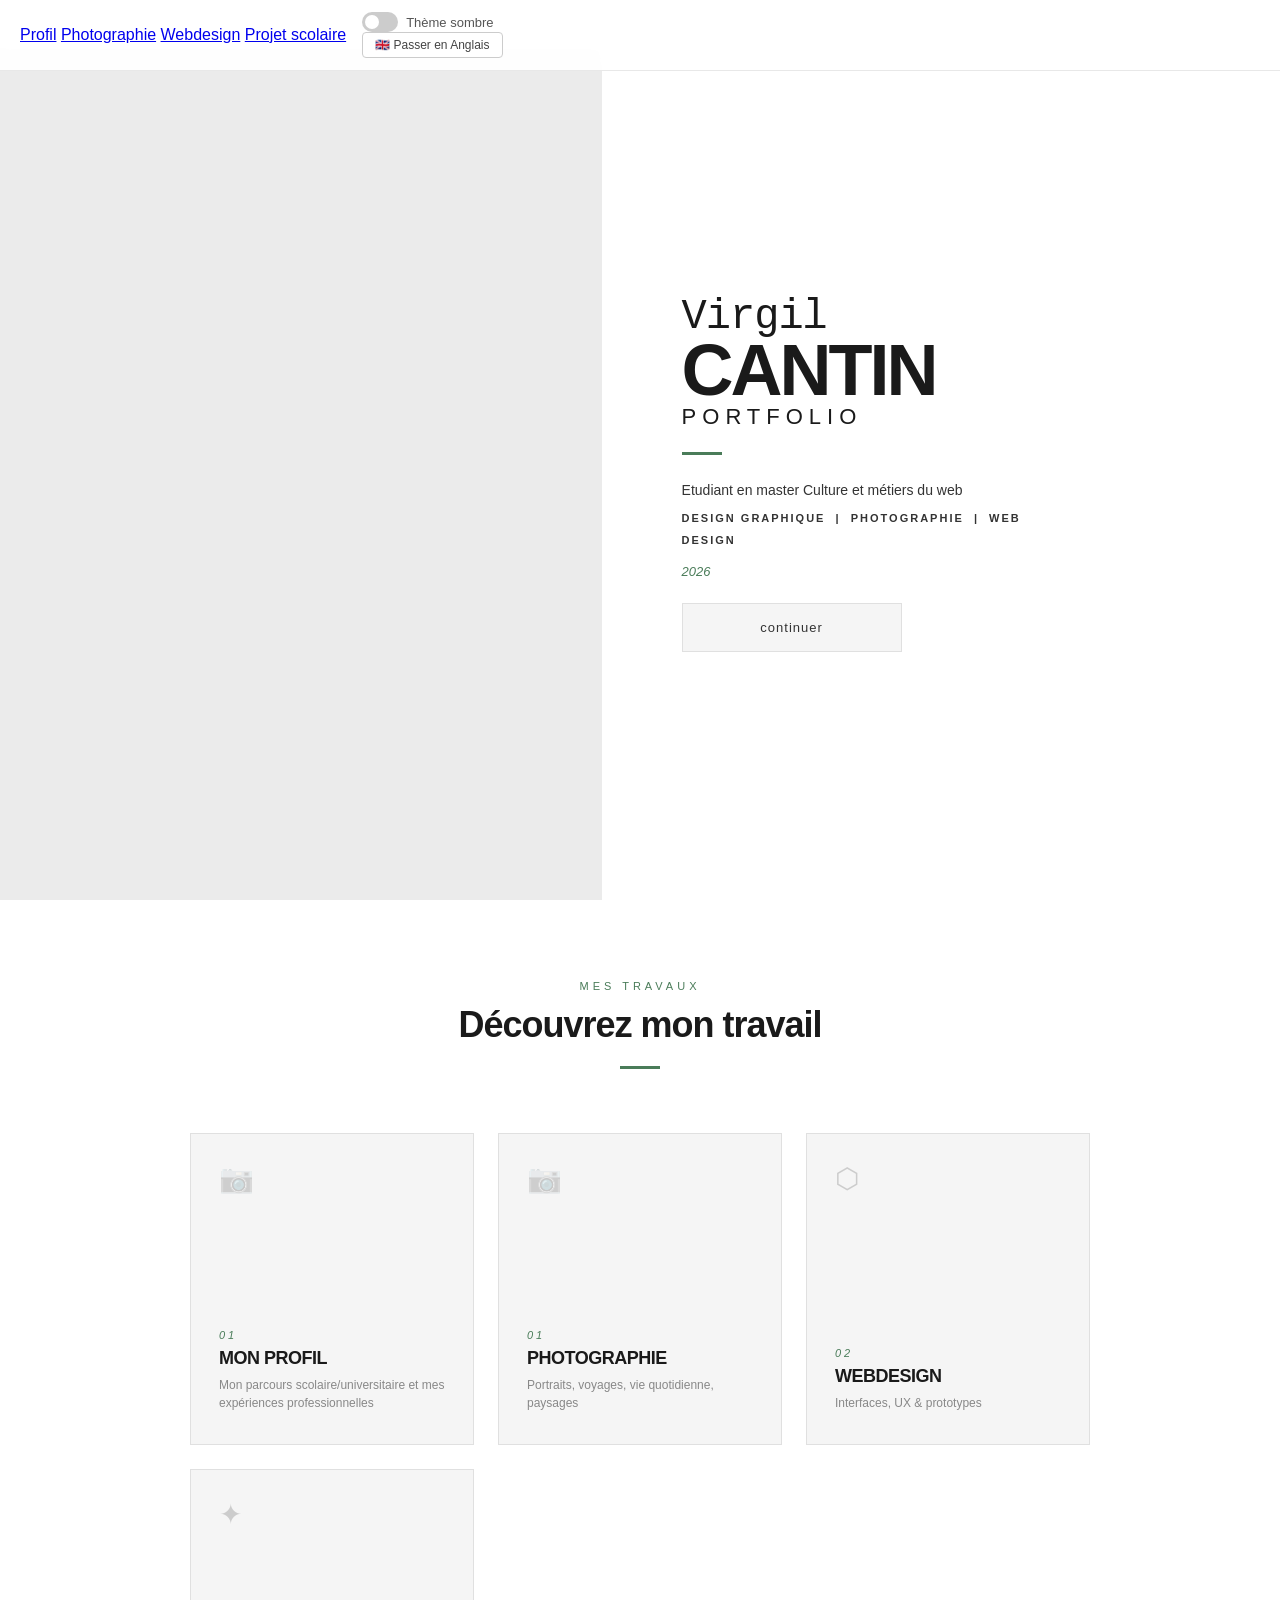
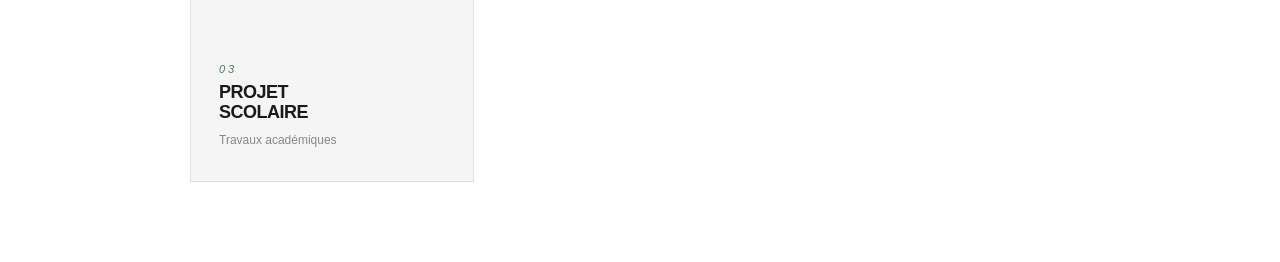
==== index.html @ ecb93a22 "barre" ====
<!DOCTYPE html>
<html lang="fr">

<head>
  <meta charset="UTF-8" />
  <meta name="viewport" content="width=device-width, initial-scale=1.0" />
  <title>Virgil Cantin — Portfolio</title>
  <link rel="stylesheet" href="index.css" />
</head>

<body>

 <div class="topbar">
    <nav class="top-nav">
    <a href="#hero">Profil</a>
    <a href="#photographie">Photographie</a>
    <a href="#webdesign">Webdesign</a>
    <a href="#scolaire">Projet scolaire</a>
  </nav>

    <div class="top-controls">
    <label class="toggle-wrap">
      <label class="toggle">
        <input type="checkbox" id="darkToggle" onchange="toggleDark()" />
        <span class="slider"></span>
      </label>
      Thème sombre
    </label>
    <button class="lang-btn" onclick="toggleLang()">🇬🇧 Passer en Anglais</button>
  </div>
</div>

  <section class="hero" id="hero">
    <div class="hero-left"></div>
    <div class="hero-right">
      <div class="hero-content">
        <div class="hero-name">
          <span class="first">Virgil</span>
          <span class="last">CANTIN</span>
          <span class="portfolio-label">Portfolio</span>
        </div>
        <div class="divider"></div>
        <p class="hero-sub" id="hero-sub">Etudiant en master Culture et métiers du web</p>
        <p class="hero-sub"><strong>Design Graphique &nbsp;|&nbsp; Photographie &nbsp;|&nbsp; Web Design</strong></p>
        <p class="hero-year">2026</p>
        <a href="#categories" class="continuer-btn" id="btn-continuer">continuer</a>
      </div>
    </div>
  </section>

  <section class="categories" id="categories">
    <div class="categories-header">
      <p class="eyebrow" id="cat-eyebrow">Mes travaux</p>
      <h2 id="cat-title">Découvrez mon travail</h2>
      <div class="sub-divider"></div>
    </div>

    <div class="cards-grid">

      <a href="profil.html" class="card">
        <span class="card-icon">📷</span>
        <span class="card-arrow">→</span>
        <span class="card-number">01</span>
        <span class="card-title" id="card1-title">Mon profil</span>
        <span class="card-desc" id="card1-desc">Mon parcours scolaire/universitaire et mes expériences
          professionnelles</span>
      </a>

      <a href="photographie.html" class="card">
        <span class="card-icon">📷</span>
        <span class="card-arrow">→</span>
        <span class="card-number">01</span>
        <span class="card-title" id="card1-title">Photo&shy;graphie</span>
        <span class="card-desc" id="card1-desc">Portraits, voyages, vie quotidienne, paysages</span>
      </a>

      <a href="webdesing.html" class="card">
        <span class="card-icon">⬡</span>
        <span class="card-arrow">→</span>
        <span class="card-number">02</span>
        <span class="card-title" id="card2-title">Web&shy;design</span>
        <span class="card-desc" id="card2-desc">Interfaces, UX & prototypes</span>
      </a>

      <a href="projetsco.html" class="card">
        <span class="card-icon">✦</span>
        <span class="card-arrow">→</span>
        <span class="card-number">03</span>
        <span class="card-title" id="card3-title">Projet<br>Scolaire</span>
        <span class="card-desc" id="card3-desc">Travaux académiques</span>
      </a>

    </div>
  </section>

  <script src="script.js"></script>
</body>

</html>
---- index.css ----
*, *::before, *::after { box-sizing: border-box; margin: 0; padding: 0; }

:root {
  --green: #4a7c59;
  --green-light: #6a9e7a;
  --text-dark: #1a1a1a;
  --text-mid: #333;
  --text-muted: #888;
  --bg-left: #ebebeb;
  --bg-right: #ffffff;
  --card-bg: #f5f5f5;
  --card-border: #e0e0e0;
  --card-hover: #ffffff;
}

html { scroll-behavior: smooth; }

body {
  font-family: 'Helvetica Neue', Helvetica, Arial, sans-serif;
  color: var(--text-dark);
  background: var(--bg-right);
  overflow-x: hidden;
}

/* ── TOP BAR ── */
.topbar {
  position: fixed;
  top: 0; left: 0; right: 0;
  z-index: 100;
  display: flex;
  align-items: center;
  gap: 16px;
  padding: 12px 20px;
  background: rgba(255,255,255,0.92);
  backdrop-filter: blur(6px);
  border-bottom: 1px solid #e8e8e8;
}

.toggle-wrap {
  display: flex;
  align-items: center;
  gap: 8px;
  font-size: 13px;
  color: #555;
}

.toggle {
  position: relative;
  width: 36px; height: 20px;
}
.toggle input { opacity: 0; width: 0; height: 0; }
.toggle .slider {
  position: absolute; inset: 0;
  background: #ccc; border-radius: 20px;
  cursor: pointer; transition: background 0.2s;
}
.toggle .slider::before {
  content: '';
  position: absolute;
  width: 14px; height: 14px;
  left: 3px; top: 3px;
  background: white; border-radius: 50%;
  transition: transform 0.2s;
}
.toggle input:checked + .slider { background: var(--green); }
.toggle input:checked + .slider::before { transform: translateX(16px); }

.lang-btn {
  font-size: 12px;
  padding: 5px 12px;
  border: 1px solid #ccc;
  border-radius: 4px;
  background: white;
  cursor: pointer;
  color: #444;
  transition: border-color 0.2s, color 0.2s;
}
.lang-btn:hover { border-color: var(--green); color: var(--green); }

/* ── HERO (two-column like screenshot) ── */
.hero {
  display: grid;
  grid-template-columns: 47% 53%;
  min-height: 100vh;
  padding-top: 48px;
}

.hero-left {
  background: var(--bg-left);
}

.hero-right {
  background: var(--bg-right);
  display: flex;
  align-items: center;
  padding: 60px 60px 60px 80px;
}

.hero-content { max-width: 360px; }

.hero-name {
  line-height: 1;
  margin-bottom: 4px;
}
.hero-name .first {
  font-family: 'Courier New', monospace;
  font-size: 42px;
  font-weight: 400;
  letter-spacing: -1px;
  display: block;
}
.hero-name .last {
  font-size: 72px;
  font-weight: 800;
  letter-spacing: -3px;
  display: block;
  line-height: 0.9;
}
.hero-name .portfolio-label {
  font-size: 22px;
  font-weight: 400;
  letter-spacing: 6px;
  text-transform: uppercase;
  display: block;
  margin-top: 4px;
}

.divider {
  width: 40px; height: 3px;
  background: var(--green);
  margin: 24px 0;
}

.hero-sub {
  font-size: 14px;
  color: var(--text-mid);
  line-height: 1.6;
  margin-bottom: 4px;
}
.hero-sub strong {
  font-weight: 700;
  font-size: 11px;
  letter-spacing: 2px;
  text-transform: uppercase;
}

.hero-year {
  font-size: 13px;
  color: var(--green);
  font-style: italic;
  margin: 14px 0 24px;
}

.continuer-btn {
  display: block;
  width: 220px;
  padding: 16px 0;
  text-align: center;
  background: var(--card-bg);
  border: 1px solid var(--card-border);
  color: var(--text-mid);
  font-size: 13px;
  letter-spacing: 1px;
  cursor: pointer;
  text-decoration: none;
  transition: background 0.2s, border-color 0.2s, color 0.2s;
}
.continuer-btn:hover {
  background: white;
  border-color: var(--green);
  color: var(--green);
}

/* ── CATEGORIES SECTION ── */
.categories {
  min-height: 100vh;
  background: var(--bg-right);
  display: flex;
  flex-direction: column;
  align-items: center;
  justify-content: center;
  padding: 80px 40px;
}

.categories-header {
  text-align: center;
  margin-bottom: 64px;
}
.categories-header .eyebrow {
  font-size: 11px;
  letter-spacing: 4px;
  text-transform: uppercase;
  color: var(--green);
  margin-bottom: 12px;
}
.categories-header h2 {
  font-size: 36px;
  font-weight: 800;
  letter-spacing: -1px;
}
.categories-header .sub-divider {
  width: 40px; height: 3px;
  background: var(--green);
  margin: 20px auto 0;
}

.cards-grid {
  display: grid;
  grid-template-columns: repeat(3, 1fr);
  gap: 24px;
  width: 100%;
  max-width: 900px;
}

.card {
  aspect-ratio: 1 / 1.1;
  background: var(--card-bg);
  border: 1px solid var(--card-border);
  display: flex;
  flex-direction: column;
  align-items: flex-start;
  justify-content: flex-end;
  padding: 28px 28px 32px;
  cursor: pointer;
  text-decoration: none;
  color: var(--text-dark);
  position: relative;
  overflow: hidden;
  transition: border-color 0.25s, box-shadow 0.25s, transform 0.25s;
}

.card::before {
  content: '';
  position: absolute;
  bottom: 0; left: 0;
  width: 100%; height: 3px;
  background: var(--green);
  transform: scaleX(0);
  transform-origin: left;
  transition: transform 0.3s ease;
}

.card:hover {
  border-color: #bbb;
  box-shadow: 0 8px 32px rgba(0,0,0,0.07);
  transform: translateY(-4px);
}
.card:hover::before { transform: scaleX(1); }

.card-icon {
  position: absolute;
  top: 28px; left: 28px;
  font-size: 28px;
  opacity: 0.18;
  transition: opacity 0.25s;
}
.card:hover .card-icon { opacity: 0.35; }

.card-number {
  font-size: 11px;
  color: var(--green);
  letter-spacing: 3px;
  font-style: italic;
  margin-bottom: 8px;
}

.card-title {
  font-size: 18px;
  font-weight: 800;
  letter-spacing: -0.5px;
  line-height: 1.1;
  text-transform: uppercase;
}

.card-desc {
  font-size: 12px;
  color: var(--text-muted);
  margin-top: 8px;
  line-height: 1.5;
}

.card-arrow {
  position: absolute;
  top: 28px; right: 28px;
  font-size: 14px;
  color: var(--green);
  opacity: 0;
  transform: translateX(-6px);
  transition: opacity 0.25s, transform 0.25s;
}
.card:hover .card-arrow {
  opacity: 1;
  transform: translateX(0);
}

/* Dark mode */
body.dark {
  --bg-left: #1a1a1a;
  --bg-right: #111111;
  --card-bg: #1e1e1e;
  --card-border: #2a2a2a;
  --text-dark: #f0f0f0;
  --text-mid: #ccc;
  --text-muted: #777;
  background: #111;
}
body.dark .topbar {
  background: rgba(17,17,17,0.92);
  border-bottom-color: #2a2a2a;
}
body.dark .lang-btn {
  background: #1e1e1e;
  border-color: #333;
  color: #aaa;
}
body.dark .continuer-btn {
  background: #1e1e1e;
  border-color: #333;
  color: #ccc;
}
body.dark .categories { background: #111; }

/* Responsive */
@media (max-width: 768px) {
  .hero { grid-template-columns: 1fr; }
  .hero-left { display: none; }
  .hero-right { padding: 60px 32px; }
  .hero-name .last { font-size: 52px; }
  .cards-grid { grid-template-columns: 1fr; max-width: 320px; }
}
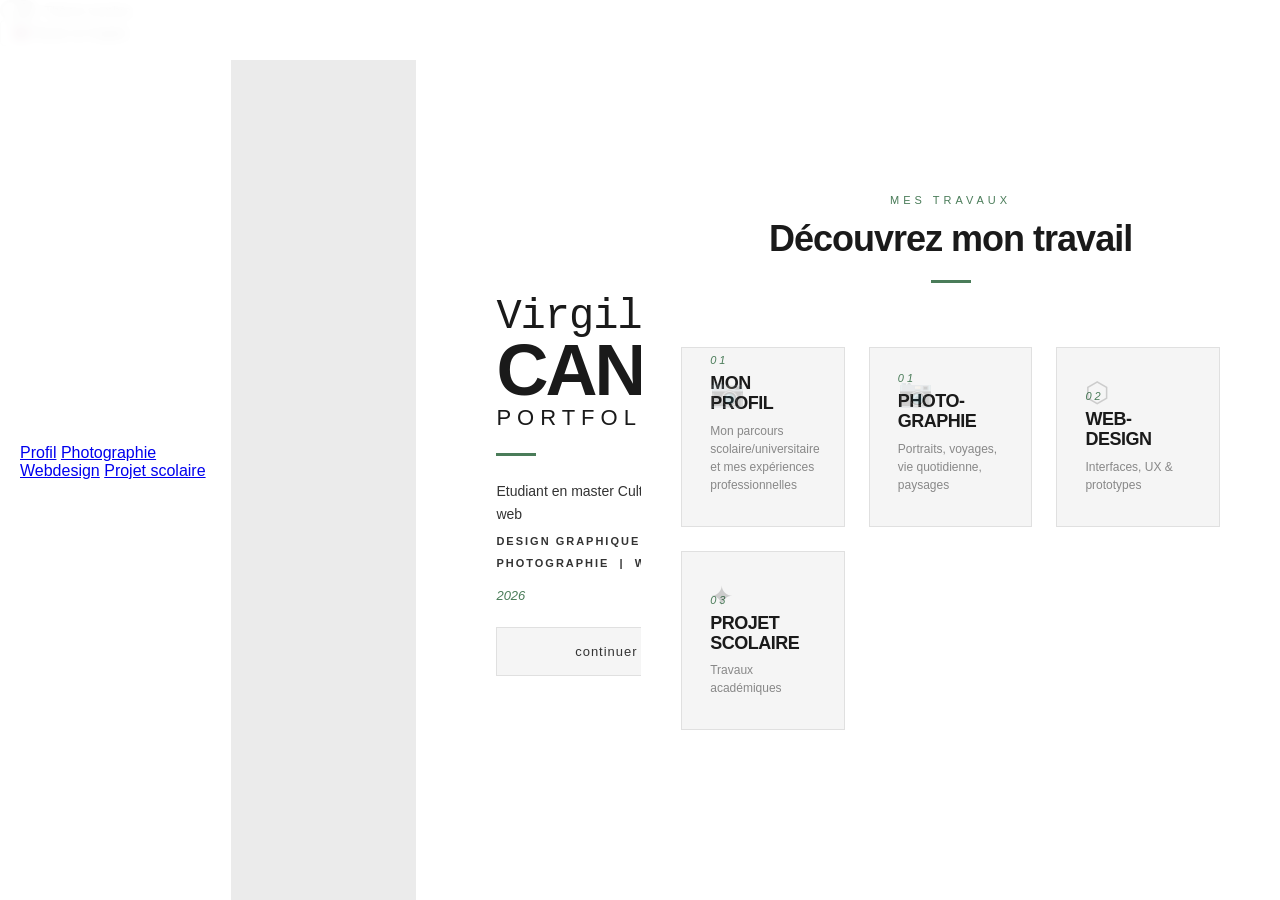
==== commit f7115702: "Update index.html" ====
--- a/index.html
+++ b/index.html
@@ -10,15 +10,7 @@
 
 <body>
 
- <div class="topbar">
-    <nav class="top-nav">
-    <a href="#hero">Profil</a>
-    <a href="#photographie">Photographie</a>
-    <a href="#webdesign">Webdesign</a>
-    <a href="#scolaire">Projet scolaire</a>
-  </nav>
-
-    <div class="top-controls">
+  <div class="top-controls">
     <label class="toggle-wrap">
       <label class="toggle">
         <input type="checkbox" id="darkToggle" onchange="toggleDark()" />
@@ -28,72 +20,80 @@
     </label>
     <button class="lang-btn" onclick="toggleLang()">🇬🇧 Passer en Anglais</button>
   </div>
-</div>
+  </div>
 
-  <section class="hero" id="hero">
-    <div class="hero-left"></div>
-    <div class="hero-right">
-      <div class="hero-content">
-        <div class="hero-name">
-          <span class="first">Virgil</span>
-          <span class="last">CANTIN</span>
-          <span class="portfolio-label">Portfolio</span>
+  <div class="topbar">
+    <nav class="top-nav">
+      <a href="profil.html">Profil</a>
+      <a href="photographie.html">Photographie</a>
+      <a href="webdesing.html">Webdesign</a>
+      <a href="projetsco.html">Projet scolaire</a>
+    </nav>
+
+    <section class="hero" id="hero">
+      <div class="hero-left"></div>
+      <div class="hero-right">
+        <div class="hero-content">
+          <div class="hero-name">
+            <span class="first">Virgil</span>
+            <span class="last">CANTIN</span>
+            <span class="portfolio-label">Portfolio</span>
+          </div>
+          <div class="divider"></div>
+          <p class="hero-sub" id="hero-sub">Etudiant en master Culture et métiers du web</p>
+          <p class="hero-sub"><strong>Design Graphique &nbsp;|&nbsp; Photographie &nbsp;|&nbsp; Web Design</strong></p>
+          <p class="hero-year">2026</p>
+          <a href="#categories" class="continuer-btn" id="btn-continuer">continuer</a>
         </div>
-        <div class="divider"></div>
-        <p class="hero-sub" id="hero-sub">Etudiant en master Culture et métiers du web</p>
-        <p class="hero-sub"><strong>Design Graphique &nbsp;|&nbsp; Photographie &nbsp;|&nbsp; Web Design</strong></p>
-        <p class="hero-year">2026</p>
-        <a href="#categories" class="continuer-btn" id="btn-continuer">continuer</a>
       </div>
-    </div>
-  </section>
+    </section>
 
-  <section class="categories" id="categories">
-    <div class="categories-header">
-      <p class="eyebrow" id="cat-eyebrow">Mes travaux</p>
-      <h2 id="cat-title">Découvrez mon travail</h2>
-      <div class="sub-divider"></div>
-    </div>
+    <section class="categories" id="categories">
+      <div class="categories-header">
+        <p class="eyebrow" id="cat-eyebrow">Mes travaux</p>
+        <h2 id="cat-title">Découvrez mon travail</h2>
+        <div class="sub-divider"></div>
+      </div>
 
-    <div class="cards-grid">
+      <div class="cards-grid">
 
-      <a href="profil.html" class="card">
-        <span class="card-icon">📷</span>
-        <span class="card-arrow">→</span>
-        <span class="card-number">01</span>
-        <span class="card-title" id="card1-title">Mon profil</span>
-        <span class="card-desc" id="card1-desc">Mon parcours scolaire/universitaire et mes expériences
-          professionnelles</span>
-      </a>
+        <a href="profil.html" class="card">
+          <span class="card-icon">📷</span>
+          <span class="card-arrow">→</span>
+          <span class="card-number">01</span>
+          <span class="card-title" id="card1-title">Mon profil</span>
+          <span class="card-desc" id="card1-desc">Mon parcours scolaire/universitaire et mes expériences
+            professionnelles</span>
+        </a>
 
-      <a href="photographie.html" class="card">
-        <span class="card-icon">📷</span>
-        <span class="card-arrow">→</span>
-        <span class="card-number">01</span>
-        <span class="card-title" id="card1-title">Photo&shy;graphie</span>
-        <span class="card-desc" id="card1-desc">Portraits, voyages, vie quotidienne, paysages</span>
-      </a>
+        <a href="photographie.html" class="card">
+          <span class="card-icon">📷</span>
+          <span class="card-arrow">→</span>
+          <span class="card-number">01</span>
+          <span class="card-title" id="card1-title">Photo&shy;graphie</span>
+          <span class="card-desc" id="card1-desc">Portraits, voyages, vie quotidienne, paysages</span>
+        </a>
 
-      <a href="webdesing.html" class="card">
-        <span class="card-icon">⬡</span>
-        <span class="card-arrow">→</span>
-        <span class="card-number">02</span>
-        <span class="card-title" id="card2-title">Web&shy;design</span>
-        <span class="card-desc" id="card2-desc">Interfaces, UX & prototypes</span>
-      </a>
+        <a href="webdesing.html" class="card">
+          <span class="card-icon">⬡</span>
+          <span class="card-arrow">→</span>
+          <span class="card-number">02</span>
+          <span class="card-title" id="card2-title">Web&shy;design</span>
+          <span class="card-desc" id="card2-desc">Interfaces, UX & prototypes</span>
+        </a>
 
-      <a href="projetsco.html" class="card">
-        <span class="card-icon">✦</span>
-        <span class="card-arrow">→</span>
-        <span class="card-number">03</span>
-        <span class="card-title" id="card3-title">Projet<br>Scolaire</span>
-        <span class="card-desc" id="card3-desc">Travaux académiques</span>
-      </a>
+        <a href="projetsco.html" class="card">
+          <span class="card-icon">✦</span>
+          <span class="card-arrow">→</span>
+          <span class="card-number">03</span>
+          <span class="card-title" id="card3-title">Projet<br>Scolaire</span>
+          <span class="card-desc" id="card3-desc">Travaux académiques</span>
+        </a>
 
-    </div>
-  </section>
+      </div>
+    </section>
 
-  <script src="script.js"></script>
+    <script src="script.js"></script>
 </body>
 
 </html>
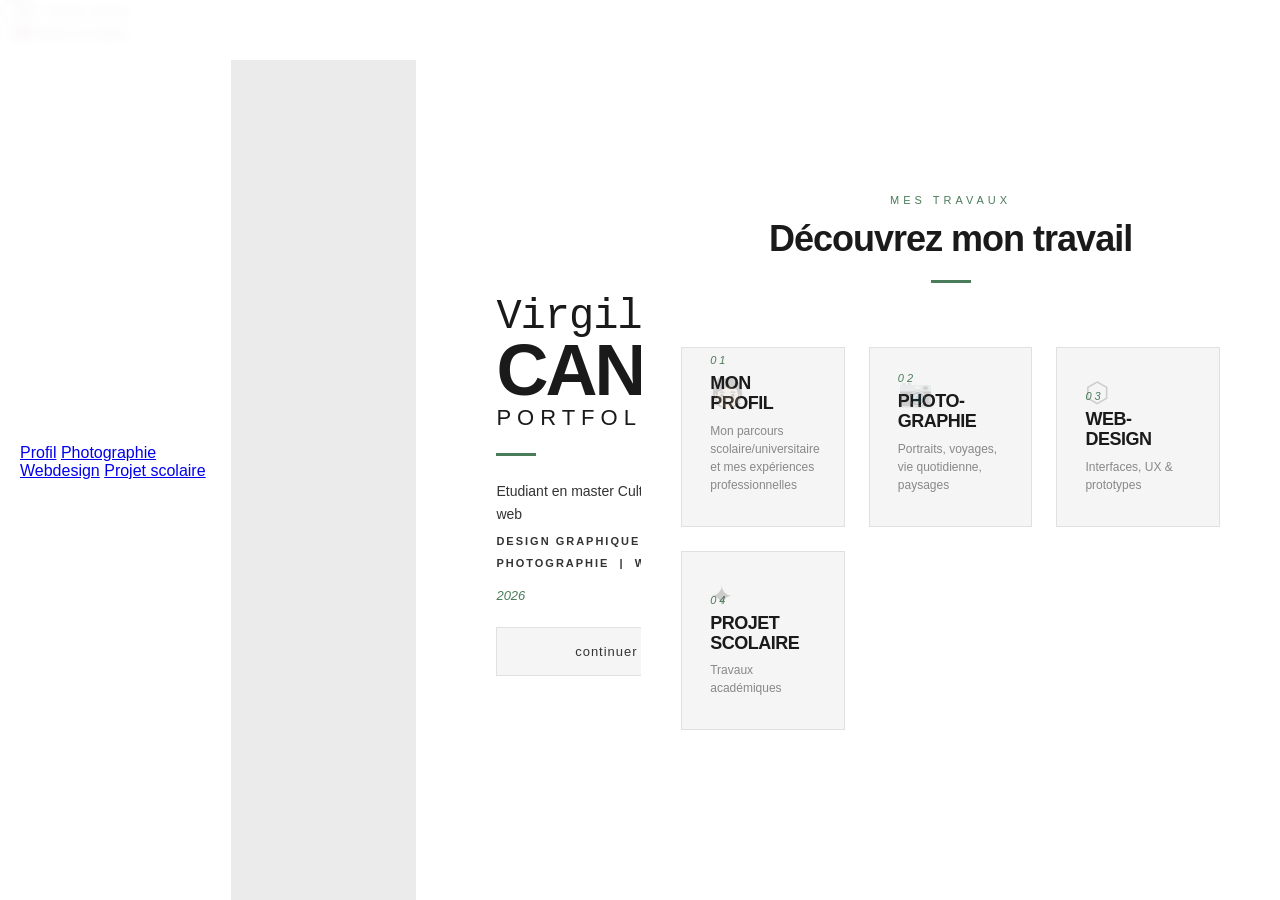
==== commit 7d30ed09: "Update index.html" ====
--- a/index.html
+++ b/index.html
@@ -58,7 +58,7 @@
       <div class="cards-grid">
 
         <a href="profil.html" class="card">
-          <span class="card-icon">📷</span>
+          <span class="card-icon">🧑🏻</span>
           <span class="card-arrow">→</span>
           <span class="card-number">01</span>
           <span class="card-title" id="card1-title">Mon profil</span>
@@ -69,7 +69,7 @@
         <a href="photographie.html" class="card">
           <span class="card-icon">📷</span>
           <span class="card-arrow">→</span>
-          <span class="card-number">01</span>
+          <span class="card-number">02</span>
           <span class="card-title" id="card1-title">Photo&shy;graphie</span>
           <span class="card-desc" id="card1-desc">Portraits, voyages, vie quotidienne, paysages</span>
         </a>
@@ -77,7 +77,7 @@
         <a href="webdesing.html" class="card">
           <span class="card-icon">⬡</span>
           <span class="card-arrow">→</span>
-          <span class="card-number">02</span>
+          <span class="card-number">03</span>
           <span class="card-title" id="card2-title">Web&shy;design</span>
           <span class="card-desc" id="card2-desc">Interfaces, UX & prototypes</span>
         </a>
@@ -85,7 +85,7 @@
         <a href="projetsco.html" class="card">
           <span class="card-icon">✦</span>
           <span class="card-arrow">→</span>
-          <span class="card-number">03</span>
+          <span class="card-number">04</span>
           <span class="card-title" id="card3-title">Projet<br>Scolaire</span>
           <span class="card-desc" id="card3-desc">Travaux académiques</span>
         </a>
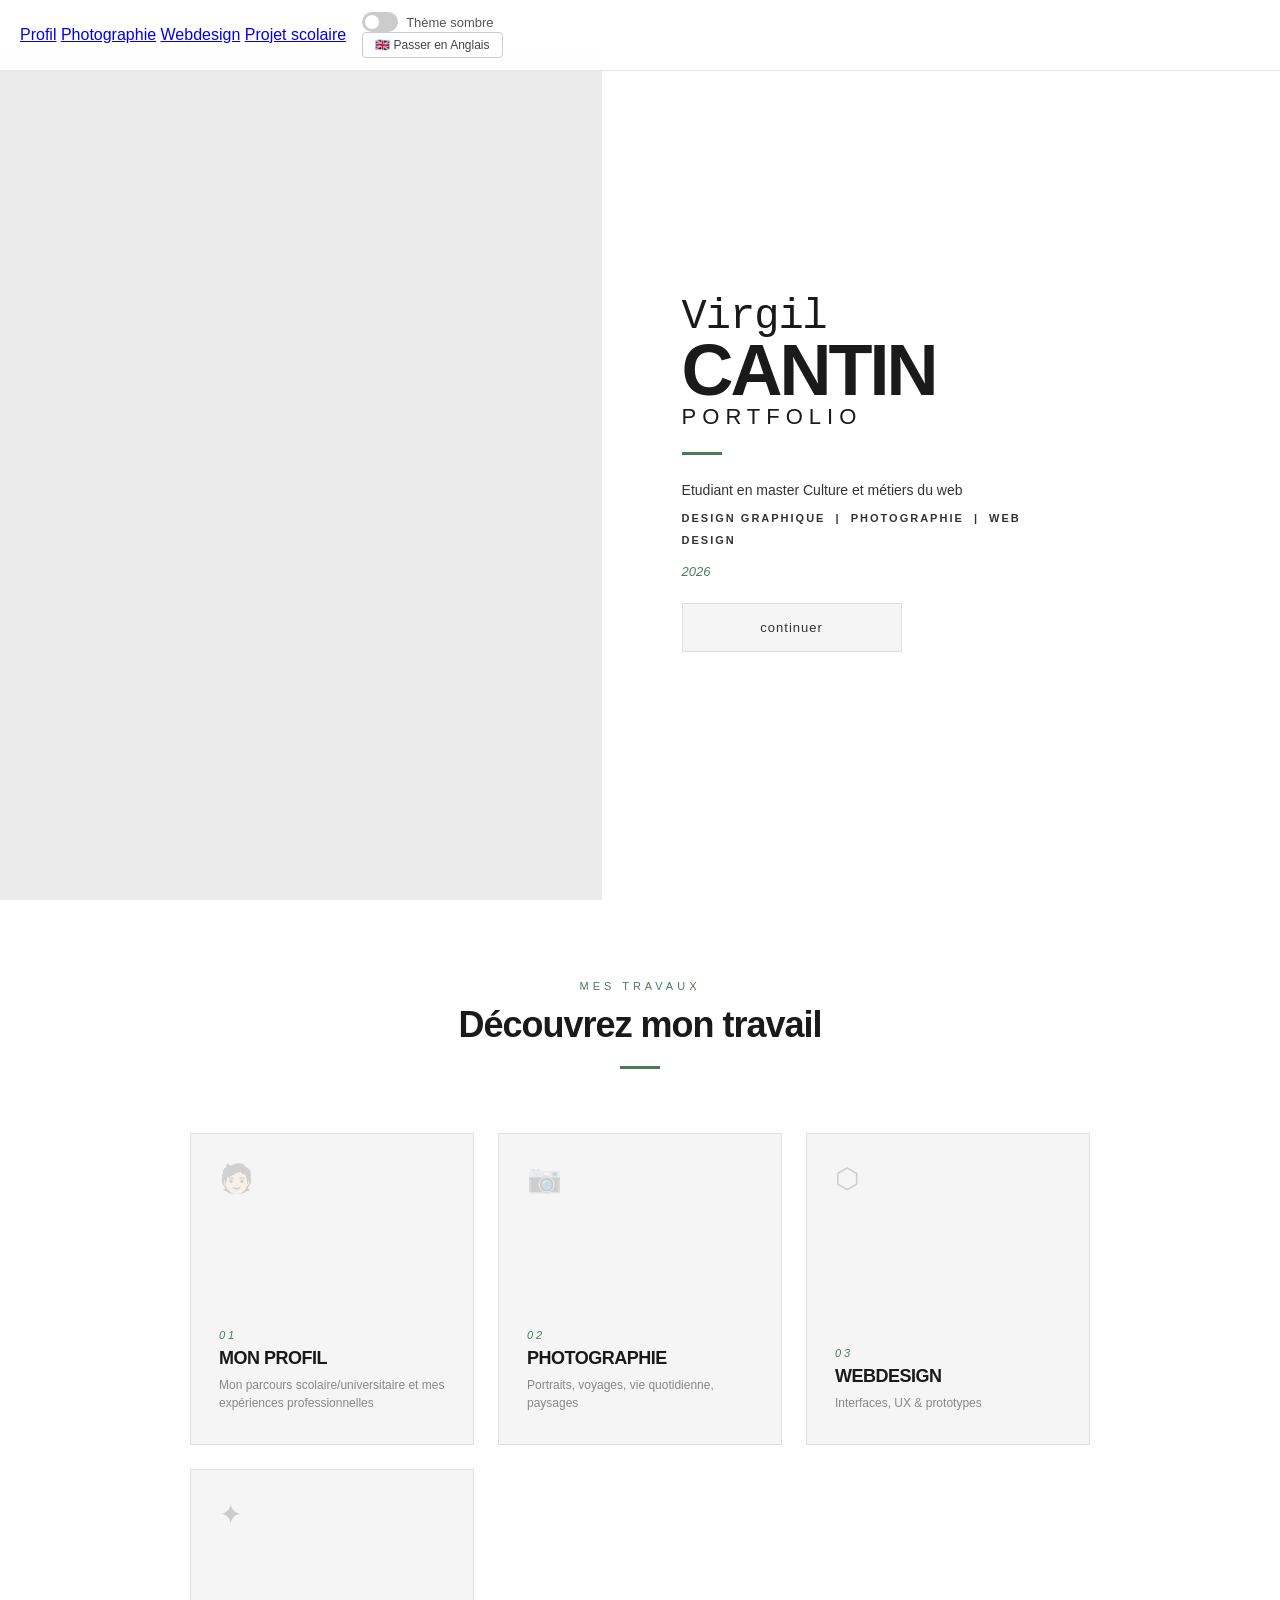
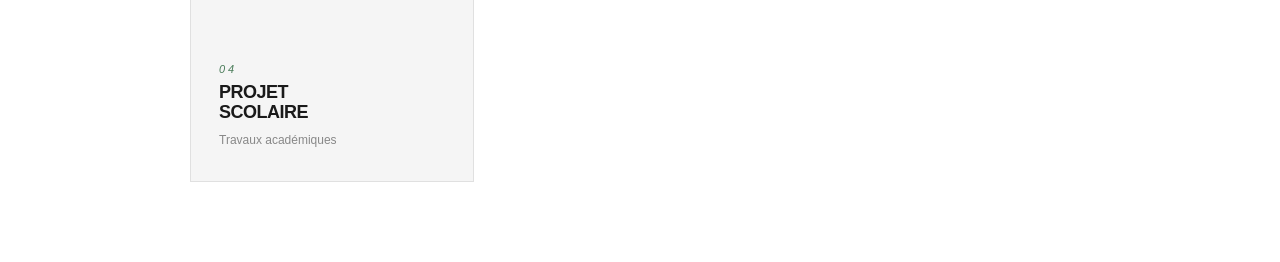
==== commit 75a0667d: "Update index.html" ====
--- a/index.html
+++ b/index.html
@@ -10,6 +10,14 @@
 
 <body>
 
+    <div class="topbar">
+    <nav class="top-nav">
+      <a href="profil.html">Profil</a>
+      <a href="photographie.html">Photographie</a>
+      <a href="webdesing.html">Webdesign</a>
+      <a href="projetsco.html">Projet scolaire</a>
+    </nav>
+    
   <div class="top-controls">
     <label class="toggle-wrap">
       <label class="toggle">
@@ -22,13 +30,7 @@
   </div>
   </div>
 
-  <div class="topbar">
-    <nav class="top-nav">
-      <a href="profil.html">Profil</a>
-      <a href="photographie.html">Photographie</a>
-      <a href="webdesing.html">Webdesign</a>
-      <a href="projetsco.html">Projet scolaire</a>
-    </nav>
+
 
     <section class="hero" id="hero">
       <div class="hero-left"></div>
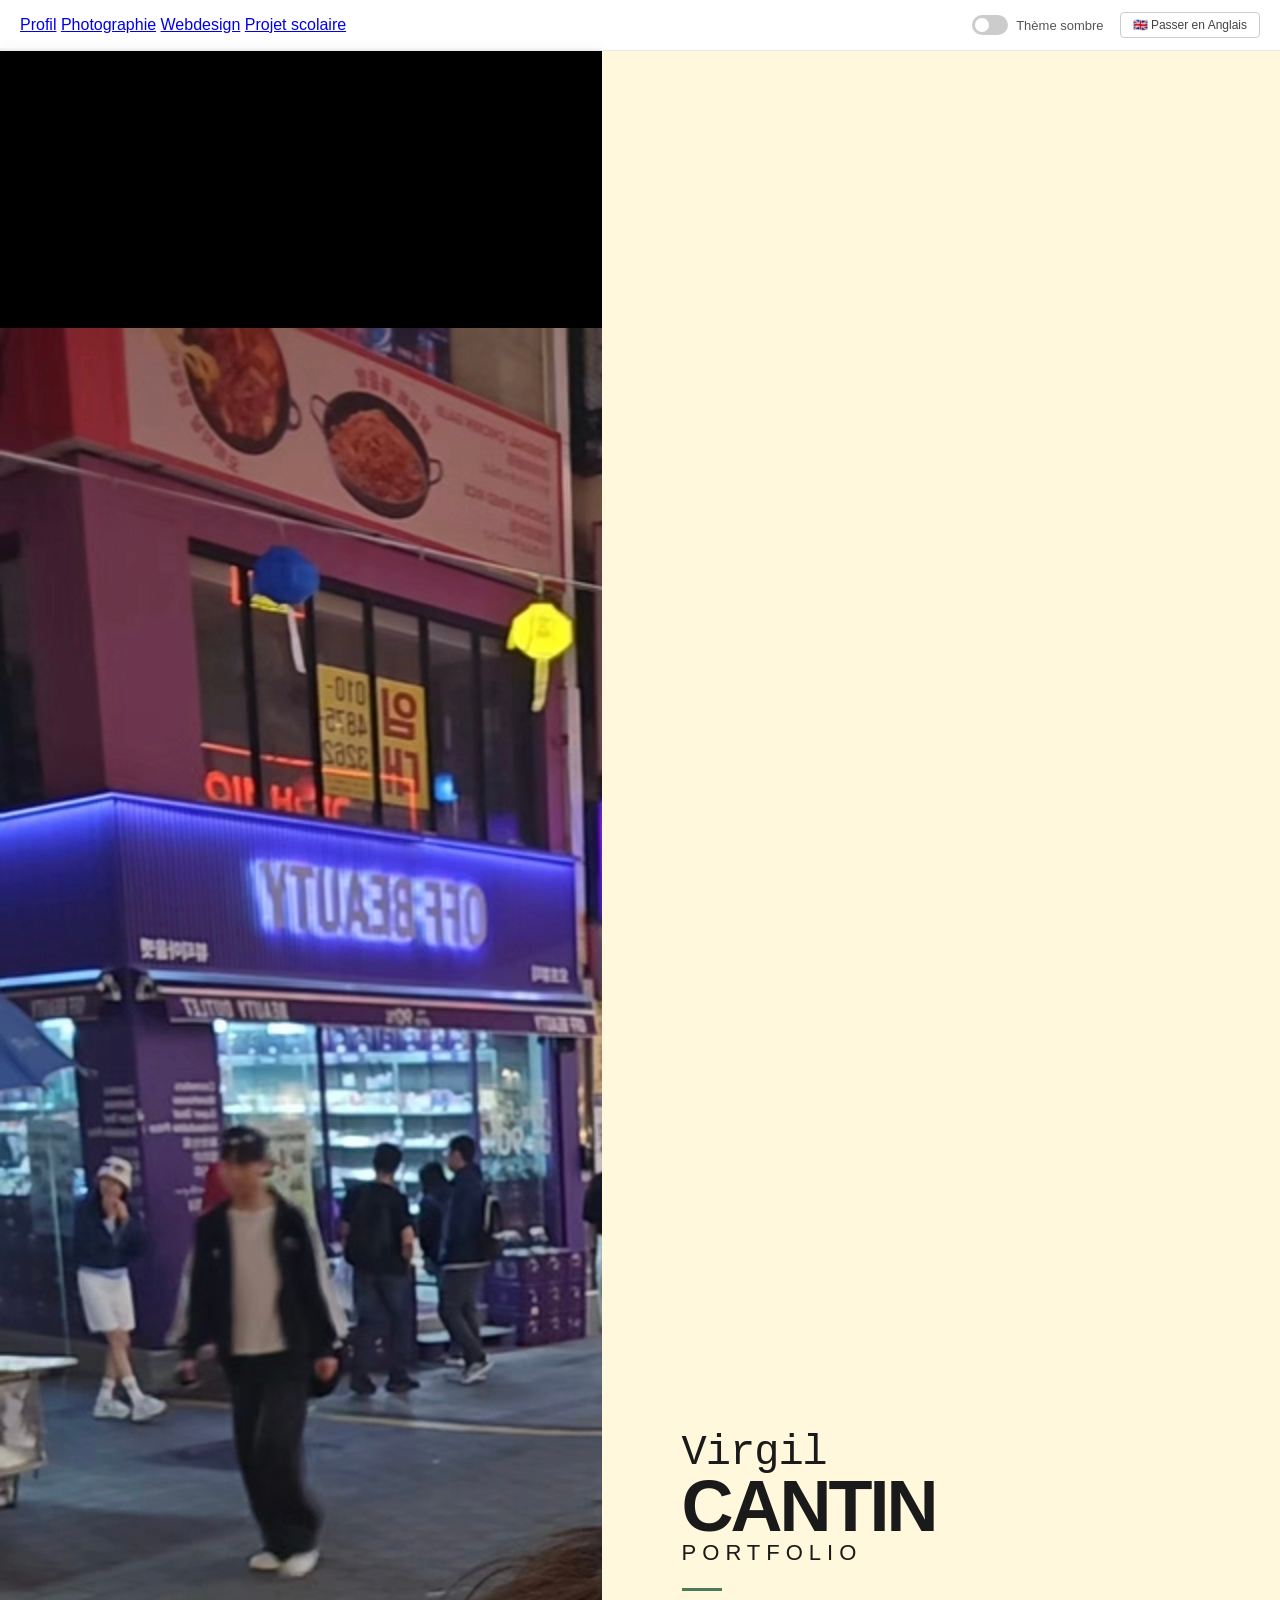
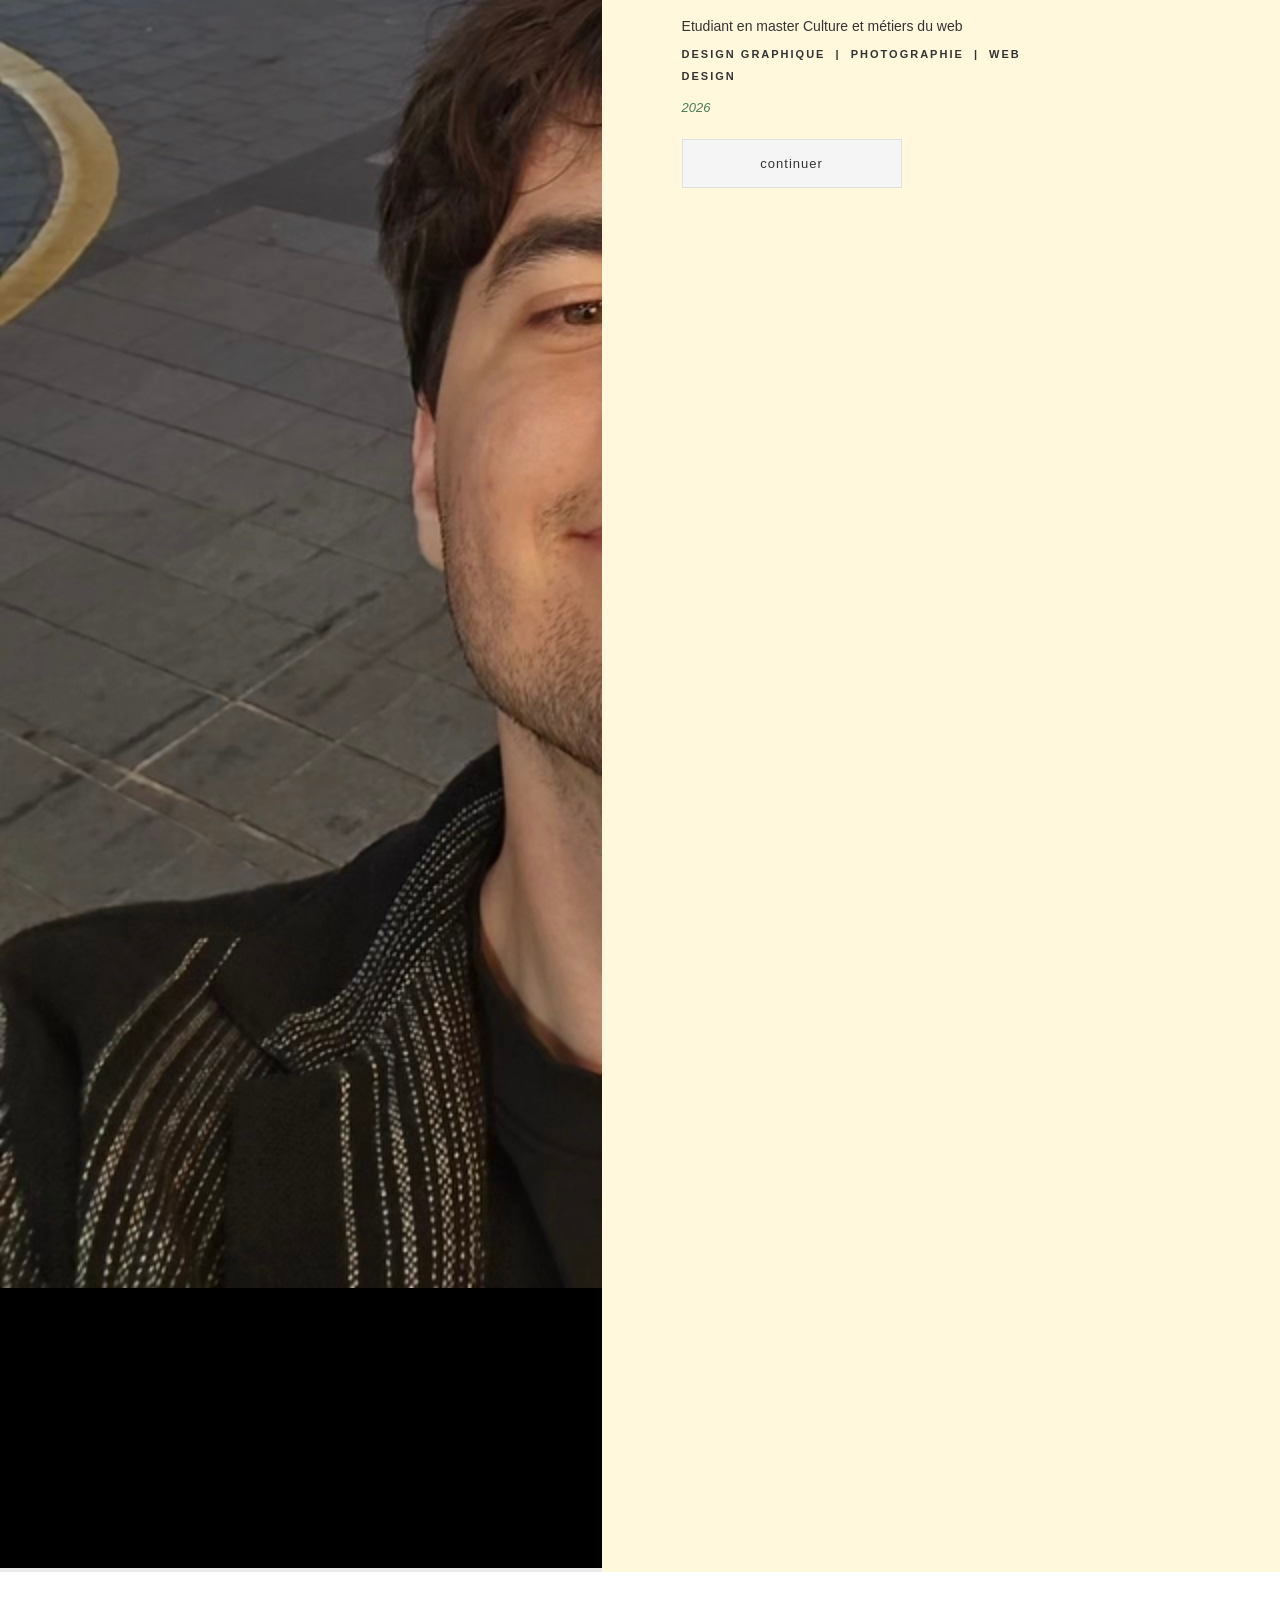
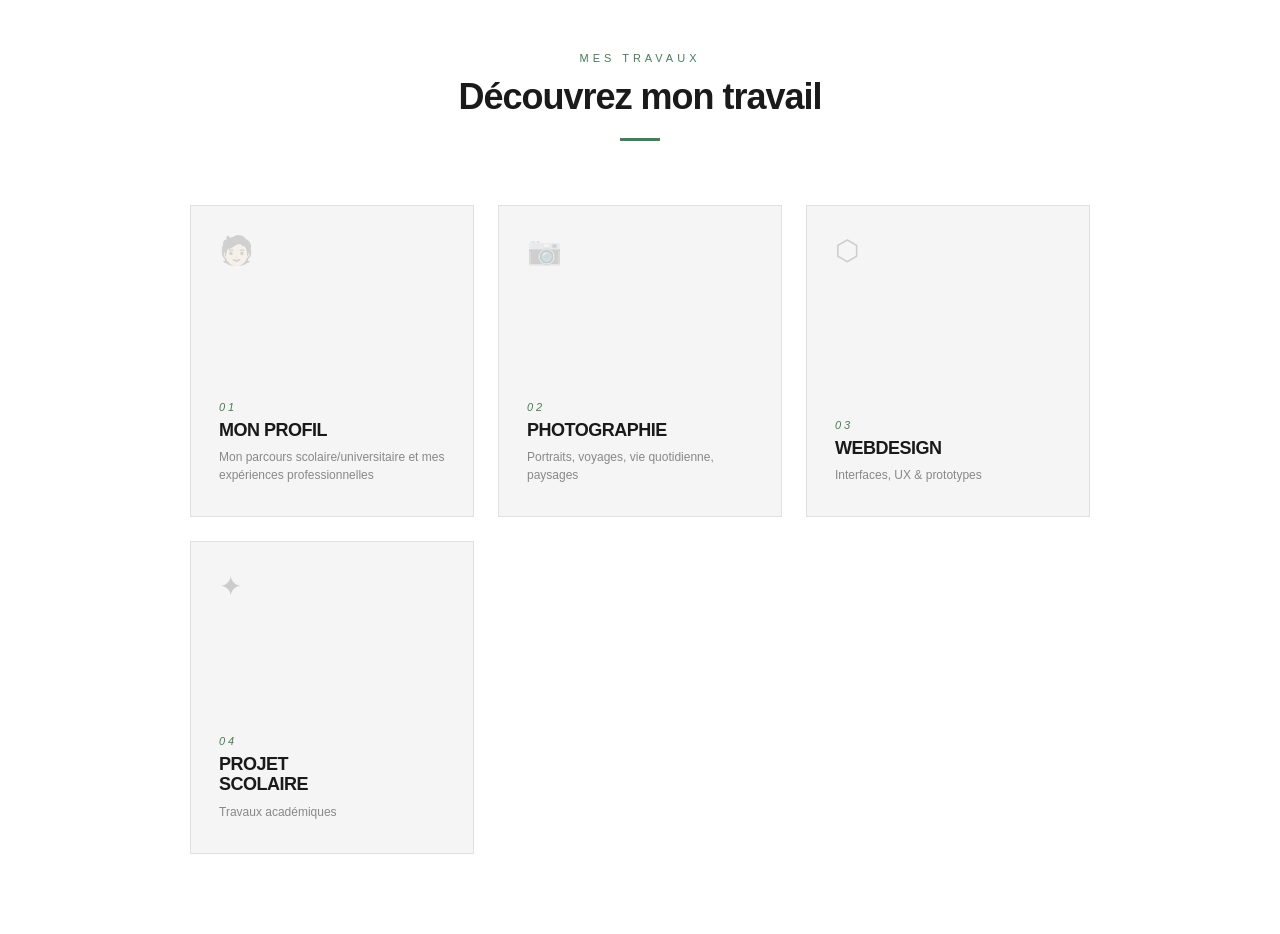
==== commit 8becd92b: "Update index.html" ====
--- a/index.html
+++ b/index.html
@@ -17,7 +17,7 @@
       <a href="webdesing.html">Webdesign</a>
       <a href="projetsco.html">Projet scolaire</a>
     </nav>
-    
+
   <div class="top-controls">
     <label class="toggle-wrap">
       <label class="toggle">
@@ -30,10 +30,11 @@
   </div>
   </div>
 
-
-
     <section class="hero" id="hero">
-      <div class="hero-left"></div>
+      <div class="hero-left">
+      <img src="Screenshot_20260427_023342_Gallery.jpg" alt="photo de profil">
+      </div>
+      
       <div class="hero-right">
         <div class="hero-content">
           <div class="hero-name">
--- a/index.css
+++ b/index.css
@@ -1,4 +1,10 @@
-*, *::before, *::after { box-sizing: border-box; margin: 0; padding: 0; }
+*,
+*::before,
+*::after {
+  box-sizing: border-box;
+  margin: 0;
+  padding: 0;
+}
 
 :root {
   --green: #4a7c59;
@@ -13,7 +19,9 @@
   --card-hover: #ffffff;
 }
 
-html { scroll-behavior: smooth; }
+html {
+  scroll-behavior: smooth;
+}
 
 body {
   font-family: 'Helvetica Neue', Helvetica, Arial, sans-serif;
@@ -25,15 +33,27 @@
 /* ── TOP BAR ── */
 .topbar {
   position: fixed;
-  top: 0; left: 0; right: 0;
+  top: 0;
+  left: 0;
+  right: 0;
   z-index: 100;
   display: flex;
   align-items: center;
   gap: 16px;
   padding: 12px 20px;
-  background: rgba(255,255,255,0.92);
+  background: rgba(255, 255, 255, 0.92);
   backdrop-filter: blur(6px);
   border-bottom: 1px solid #e8e8e8;
+  justify-content: space-between;
+}
+
+.top-controls {
+  display: flex;
+  gap: 16px;
+}
+
+.top-nav{
+  justify-content: space-between;
 }
 
 .toggle-wrap {
@@ -46,24 +66,44 @@
 
 .toggle {
   position: relative;
-  width: 36px; height: 20px;
-}
-.toggle input { opacity: 0; width: 0; height: 0; }
+  width: 36px;
+  height: 20px;
+}
+
+.toggle input {
+  opacity: 0;
+  width: 0;
+  height: 0;
+}
+
 .toggle .slider {
-  position: absolute; inset: 0;
-  background: #ccc; border-radius: 20px;
-  cursor: pointer; transition: background 0.2s;
-}
+  position: absolute;
+  inset: 0;
+  background: #ccc;
+  border-radius: 20px;
+  cursor: pointer;
+  transition: background 0.2s;
+}
+
 .toggle .slider::before {
   content: '';
   position: absolute;
-  width: 14px; height: 14px;
-  left: 3px; top: 3px;
-  background: white; border-radius: 50%;
+  width: 14px;
+  height: 14px;
+  left: 3px;
+  top: 3px;
+  background: white;
+  border-radius: 50%;
   transition: transform 0.2s;
 }
-.toggle input:checked + .slider { background: var(--green); }
-.toggle input:checked + .slider::before { transform: translateX(16px); }
+
+.toggle input:checked+.slider {
+  background: var(--green);
+}
+
+.toggle input:checked+.slider::before {
+  transform: translateX(16px);
+}
 
 .lang-btn {
   font-size: 12px;
@@ -75,7 +115,11 @@
   color: #444;
   transition: border-color 0.2s, color 0.2s;
 }
-.lang-btn:hover { border-color: var(--green); color: var(--green); }
+
+.lang-btn:hover {
+  border-color: var(--green);
+  color: var(--green);
+}
 
 /* ── HERO (two-column like screenshot) ── */
 .hero {
@@ -94,14 +138,18 @@
   display: flex;
   align-items: center;
   padding: 60px 60px 60px 80px;
-}
-
-.hero-content { max-width: 360px; }
+  background-color: cornsilk;
+}
+
+.hero-content {
+  max-width: 360px;
+}
 
 .hero-name {
   line-height: 1;
   margin-bottom: 4px;
 }
+
 .hero-name .first {
   font-family: 'Courier New', monospace;
   font-size: 42px;
@@ -109,6 +157,7 @@
   letter-spacing: -1px;
   display: block;
 }
+
 .hero-name .last {
   font-size: 72px;
   font-weight: 800;
@@ -116,6 +165,7 @@
   display: block;
   line-height: 0.9;
 }
+
 .hero-name .portfolio-label {
   font-size: 22px;
   font-weight: 400;
@@ -126,7 +176,8 @@
 }
 
 .divider {
-  width: 40px; height: 3px;
+  width: 40px;
+  height: 3px;
   background: var(--green);
   margin: 24px 0;
 }
@@ -137,6 +188,7 @@
   line-height: 1.6;
   margin-bottom: 4px;
 }
+
 .hero-sub strong {
   font-weight: 700;
   font-size: 11px;
@@ -165,6 +217,7 @@
   text-decoration: none;
   transition: background 0.2s, border-color 0.2s, color 0.2s;
 }
+
 .continuer-btn:hover {
   background: white;
   border-color: var(--green);
@@ -186,6 +239,7 @@
   text-align: center;
   margin-bottom: 64px;
 }
+
 .categories-header .eyebrow {
   font-size: 11px;
   letter-spacing: 4px;
@@ -193,13 +247,16 @@
   color: var(--green);
   margin-bottom: 12px;
 }
+
 .categories-header h2 {
   font-size: 36px;
   font-weight: 800;
   letter-spacing: -1px;
 }
+
 .categories-header .sub-divider {
-  width: 40px; height: 3px;
+  width: 40px;
+  height: 3px;
   background: var(--green);
   margin: 20px auto 0;
 }
@@ -232,8 +289,10 @@
 .card::before {
   content: '';
   position: absolute;
-  bottom: 0; left: 0;
-  width: 100%; height: 3px;
+  bottom: 0;
+  left: 0;
+  width: 100%;
+  height: 3px;
   background: var(--green);
   transform: scaleX(0);
   transform-origin: left;
@@ -242,19 +301,26 @@
 
 .card:hover {
   border-color: #bbb;
-  box-shadow: 0 8px 32px rgba(0,0,0,0.07);
+  box-shadow: 0 8px 32px rgba(0, 0, 0, 0.07);
   transform: translateY(-4px);
 }
-.card:hover::before { transform: scaleX(1); }
+
+.card:hover::before {
+  transform: scaleX(1);
+}
 
 .card-icon {
   position: absolute;
-  top: 28px; left: 28px;
+  top: 28px;
+  left: 28px;
   font-size: 28px;
   opacity: 0.18;
   transition: opacity 0.25s;
 }
-.card:hover .card-icon { opacity: 0.35; }
+
+.card:hover .card-icon {
+  opacity: 0.35;
+}
 
 .card-number {
   font-size: 11px;
@@ -281,13 +347,15 @@
 
 .card-arrow {
   position: absolute;
-  top: 28px; right: 28px;
+  top: 28px;
+  right: 28px;
   font-size: 14px;
   color: var(--green);
   opacity: 0;
   transform: translateX(-6px);
   transition: opacity 0.25s, transform 0.25s;
 }
+
 .card:hover .card-arrow {
   opacity: 1;
   transform: translateX(0);
@@ -304,27 +372,48 @@
   --text-muted: #777;
   background: #111;
 }
+
 body.dark .topbar {
-  background: rgba(17,17,17,0.92);
+  background: rgba(17, 17, 17, 0.92);
   border-bottom-color: #2a2a2a;
 }
+
 body.dark .lang-btn {
   background: #1e1e1e;
   border-color: #333;
   color: #aaa;
 }
+
 body.dark .continuer-btn {
   background: #1e1e1e;
   border-color: #333;
   color: #ccc;
 }
-body.dark .categories { background: #111; }
+
+body.dark .categories {
+  background: #111;
+}
 
 /* Responsive */
 @media (max-width: 768px) {
-  .hero { grid-template-columns: 1fr; }
-  .hero-left { display: none; }
-  .hero-right { padding: 60px 32px; }
-  .hero-name .last { font-size: 52px; }
-  .cards-grid { grid-template-columns: 1fr; max-width: 320px; }
+  .hero {
+    grid-template-columns: 1fr;
+  }
+
+  .hero-left {
+    display: none;
+  }
+
+  .hero-right {
+    padding: 60px 32px;
+  }
+
+  .hero-name .last {
+    font-size: 52px;
+  }
+
+  .cards-grid {
+    grid-template-columns: 1fr;
+    max-width: 320px;
+  }
 }
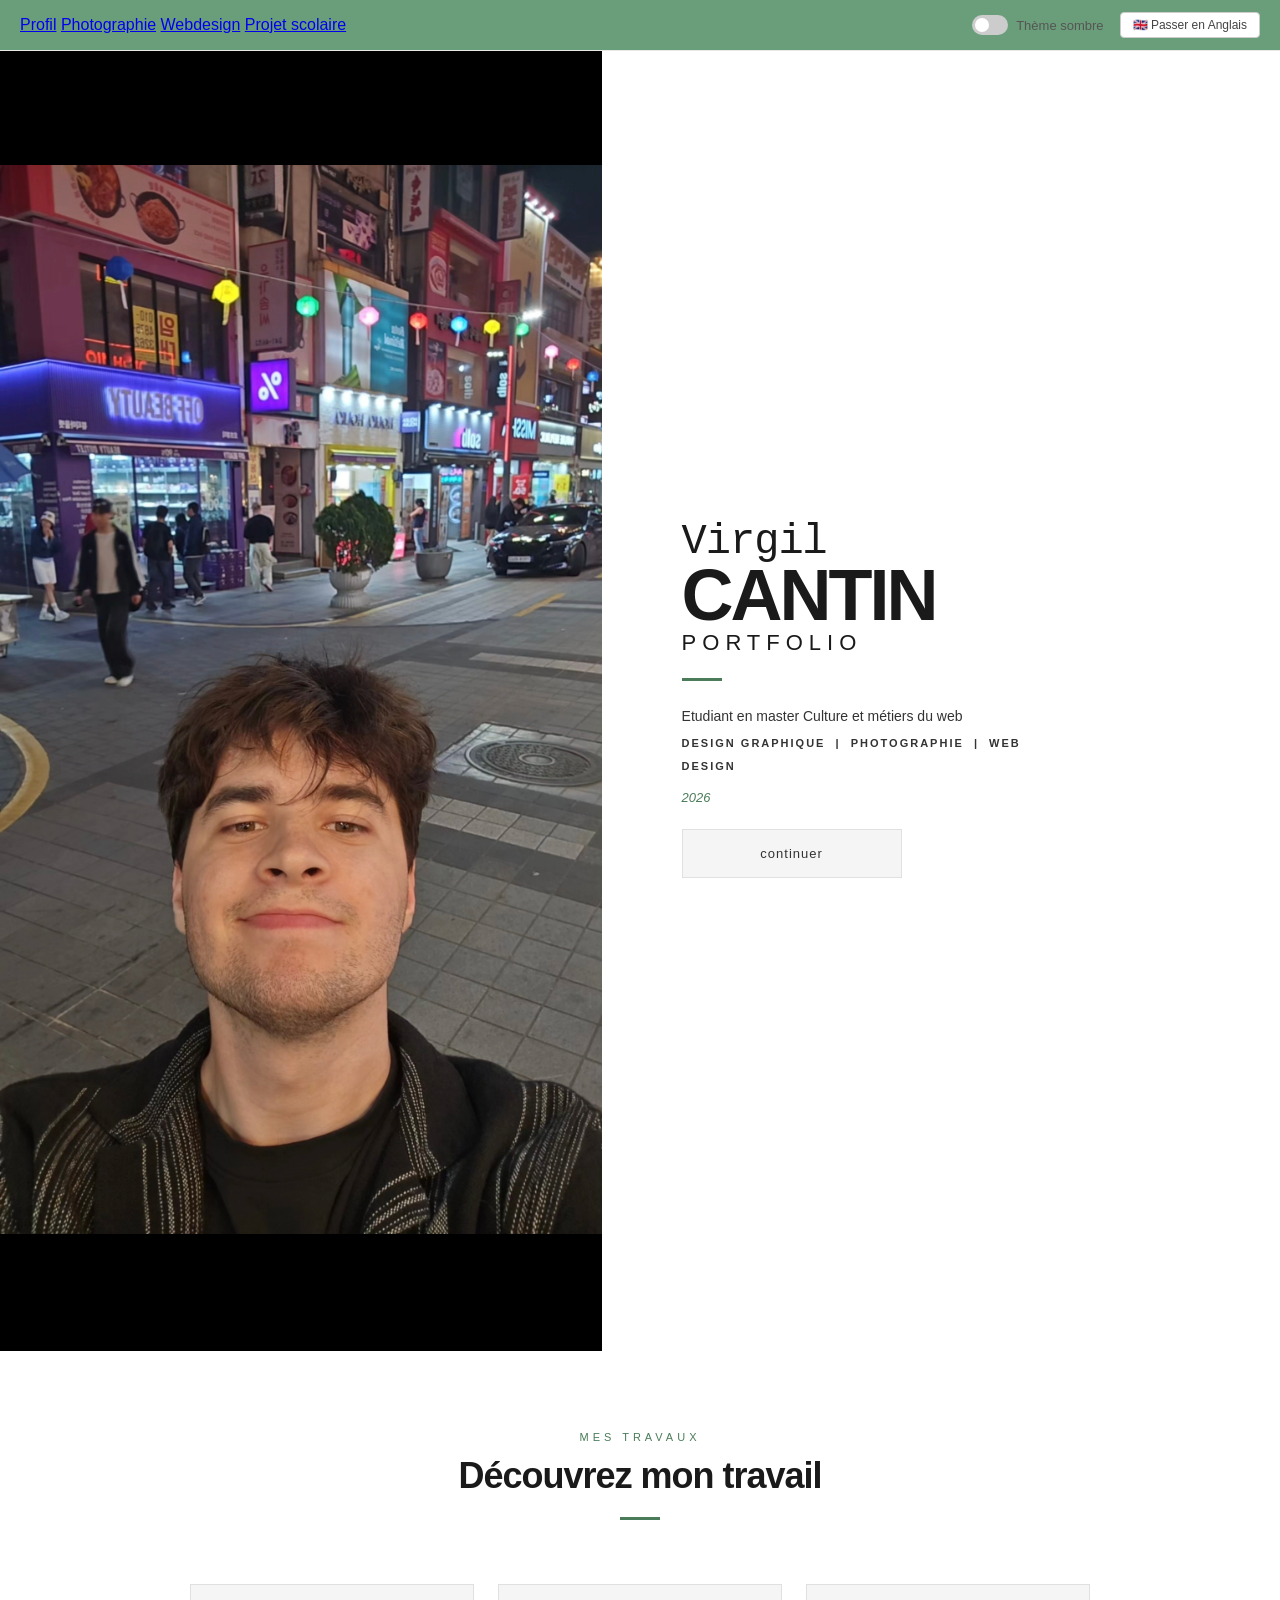
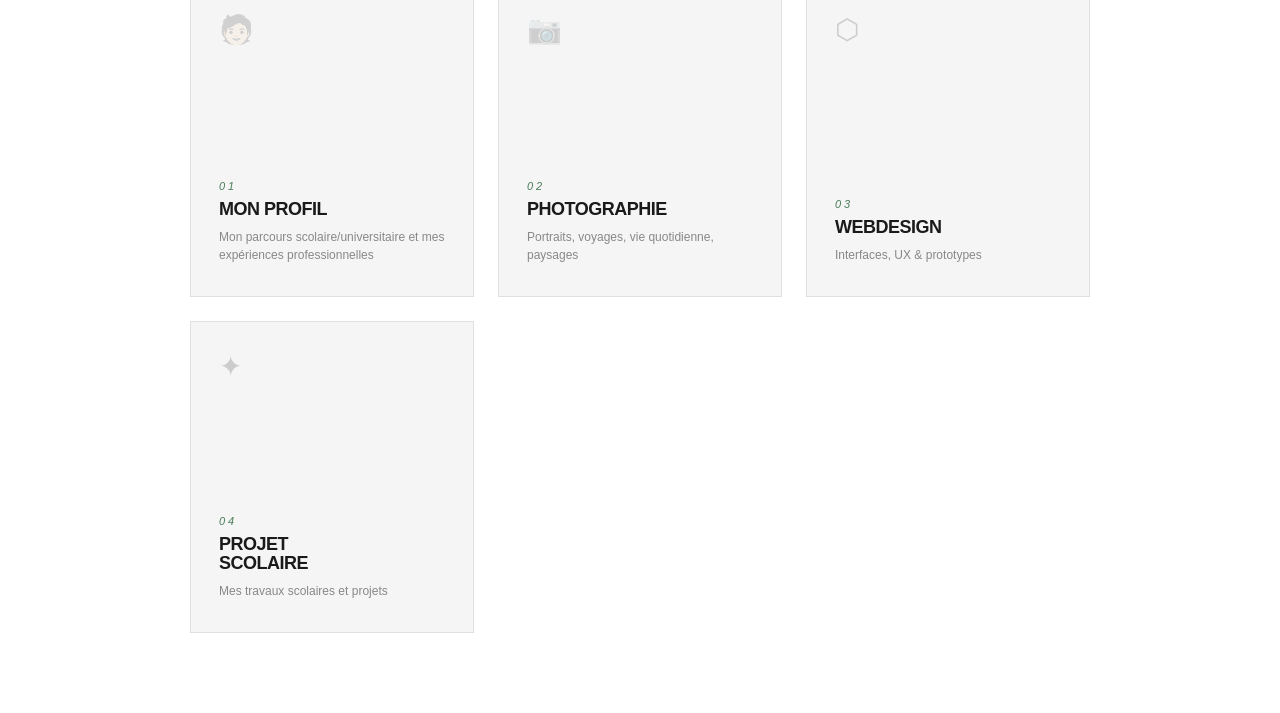
==== commit 49cef27b: "Update index.html" ====
--- a/index.html
+++ b/index.html
@@ -32,9 +32,9 @@
 
     <section class="hero" id="hero">
       <div class="hero-left">
-      <img src="Screenshot_20260427_023342_Gallery.jpg" alt="photo de profil">
+      <img class="imageprofil" src="Screenshot_20260427_023342_Gallery.jpg" alt="photo de profil">
       </div>
-      
+
       <div class="hero-right">
         <div class="hero-content">
           <div class="hero-name">
@@ -90,7 +90,7 @@
           <span class="card-arrow">→</span>
           <span class="card-number">04</span>
           <span class="card-title" id="card3-title">Projet<br>Scolaire</span>
-          <span class="card-desc" id="card3-desc">Travaux académiques</span>
+          <span class="card-desc" id="card3-desc">Mes travaux scolaires et projets</span>
         </a>
 
       </div>
--- a/index.css
+++ b/index.css
@@ -41,7 +41,7 @@
   align-items: center;
   gap: 16px;
   padding: 12px 20px;
-  background: rgba(255, 255, 255, 0.92);
+  background-color: #6a9e7a;
   backdrop-filter: blur(6px);
   border-bottom: 1px solid #e8e8e8;
   justify-content: space-between;
@@ -130,15 +130,19 @@
 }
 
 .hero-left {
-  background: var(--bg-left);
-}
-
+display: flex;
+}
+
+.imageprofil{
+  width: 100%;
+  height: 100%;
+  object-fit: cover;
+}
 .hero-right {
   background: var(--bg-right);
   display: flex;
   align-items: center;
   padding: 60px 60px 60px 80px;
-  background-color: cornsilk;
 }
 
 .hero-content {
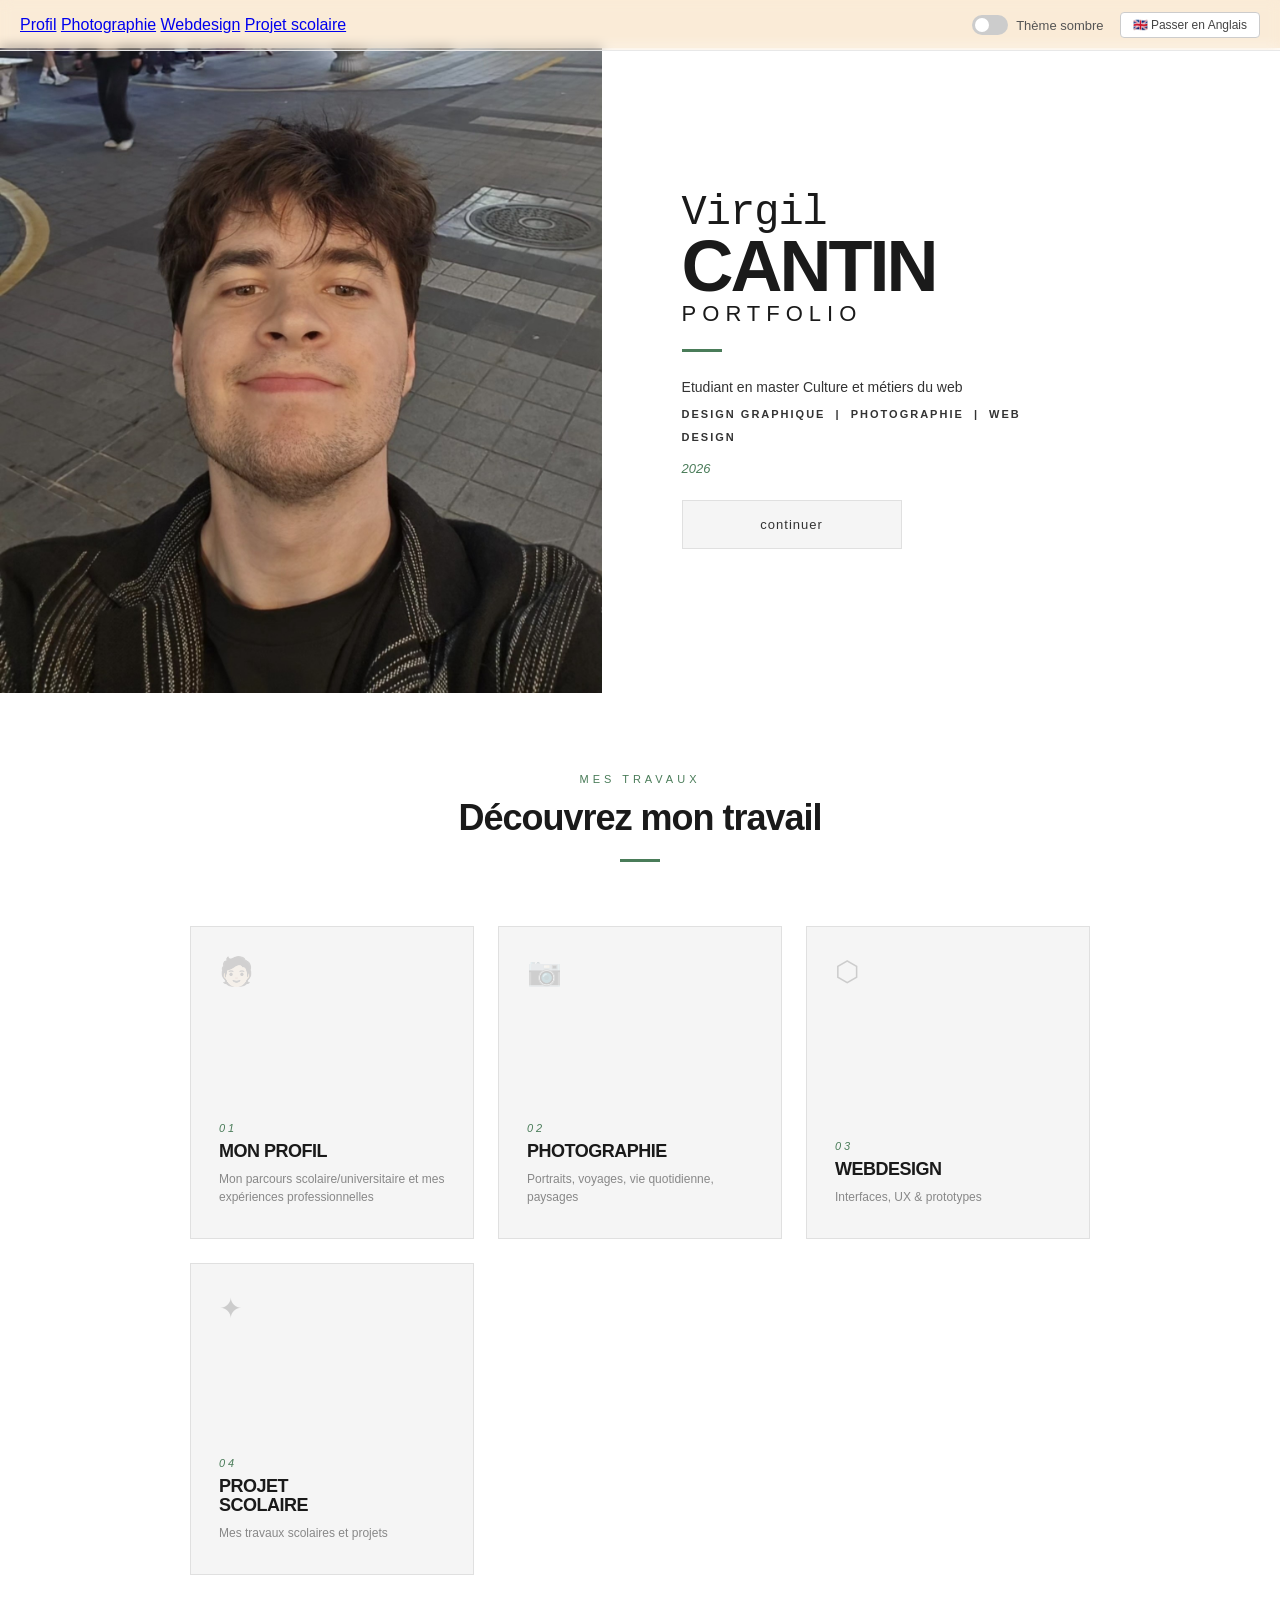
==== commit 42a984fa: "photo page" ====
--- a/index.html
+++ b/index.html
@@ -6,6 +6,7 @@
   <meta name="viewport" content="width=device-width, initial-scale=1.0" />
   <title>Virgil Cantin — Portfolio</title>
   <link rel="stylesheet" href="index.css" />
+  <script src="script.js"></script>
 </head>
 
 <body>
@@ -96,7 +97,7 @@
       </div>
     </section>
 
-    <script src="script.js"></script>
+   
 </body>
 
 </html>
--- a/index.css
+++ b/index.css
@@ -28,6 +28,7 @@
   color: var(--text-dark);
   background: var(--bg-right);
   overflow-x: hidden;
+  background-color: antiquewhite;
 }
 
 /* ── TOP BAR ── */
@@ -41,7 +42,6 @@
   align-items: center;
   gap: 16px;
   padding: 12px 20px;
-  background-color: #6a9e7a;
   backdrop-filter: blur(6px);
   border-bottom: 1px solid #e8e8e8;
   justify-content: space-between;
@@ -125,18 +125,24 @@
 .hero {
   display: grid;
   grid-template-columns: 47% 53%;
-  min-height: 100vh;
+  min-height: 75vh;
   padding-top: 48px;
 }
 
 .hero-left {
-display: flex;
-}
+background: var(--bg-right);
+  display: flex;
+  align-items: center;
+  overflow: hidden;
+}
+
 
 .imageprofil{
   width: 100%;
   height: 100%;
   object-fit: cover;
+  object-position: center; 
+  display: block;
 }
 .hero-right {
   background: var(--bg-right);
